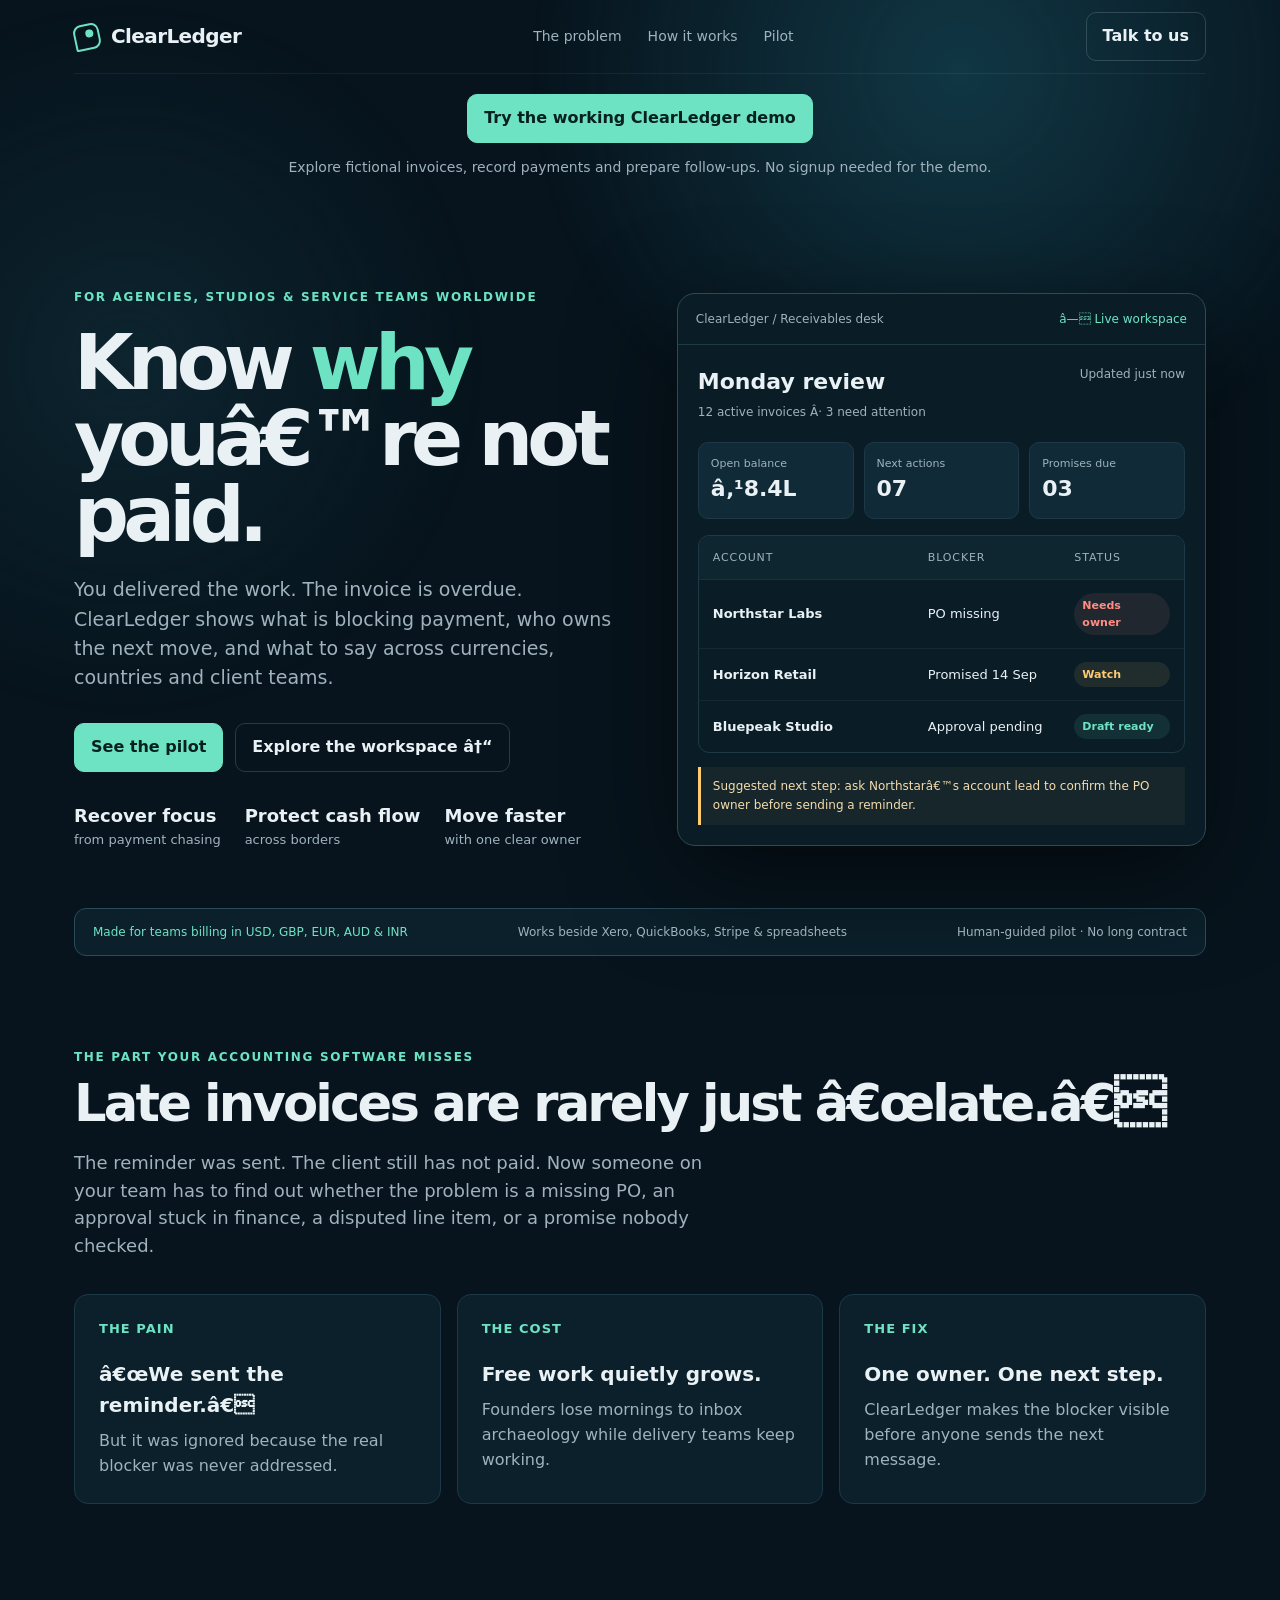
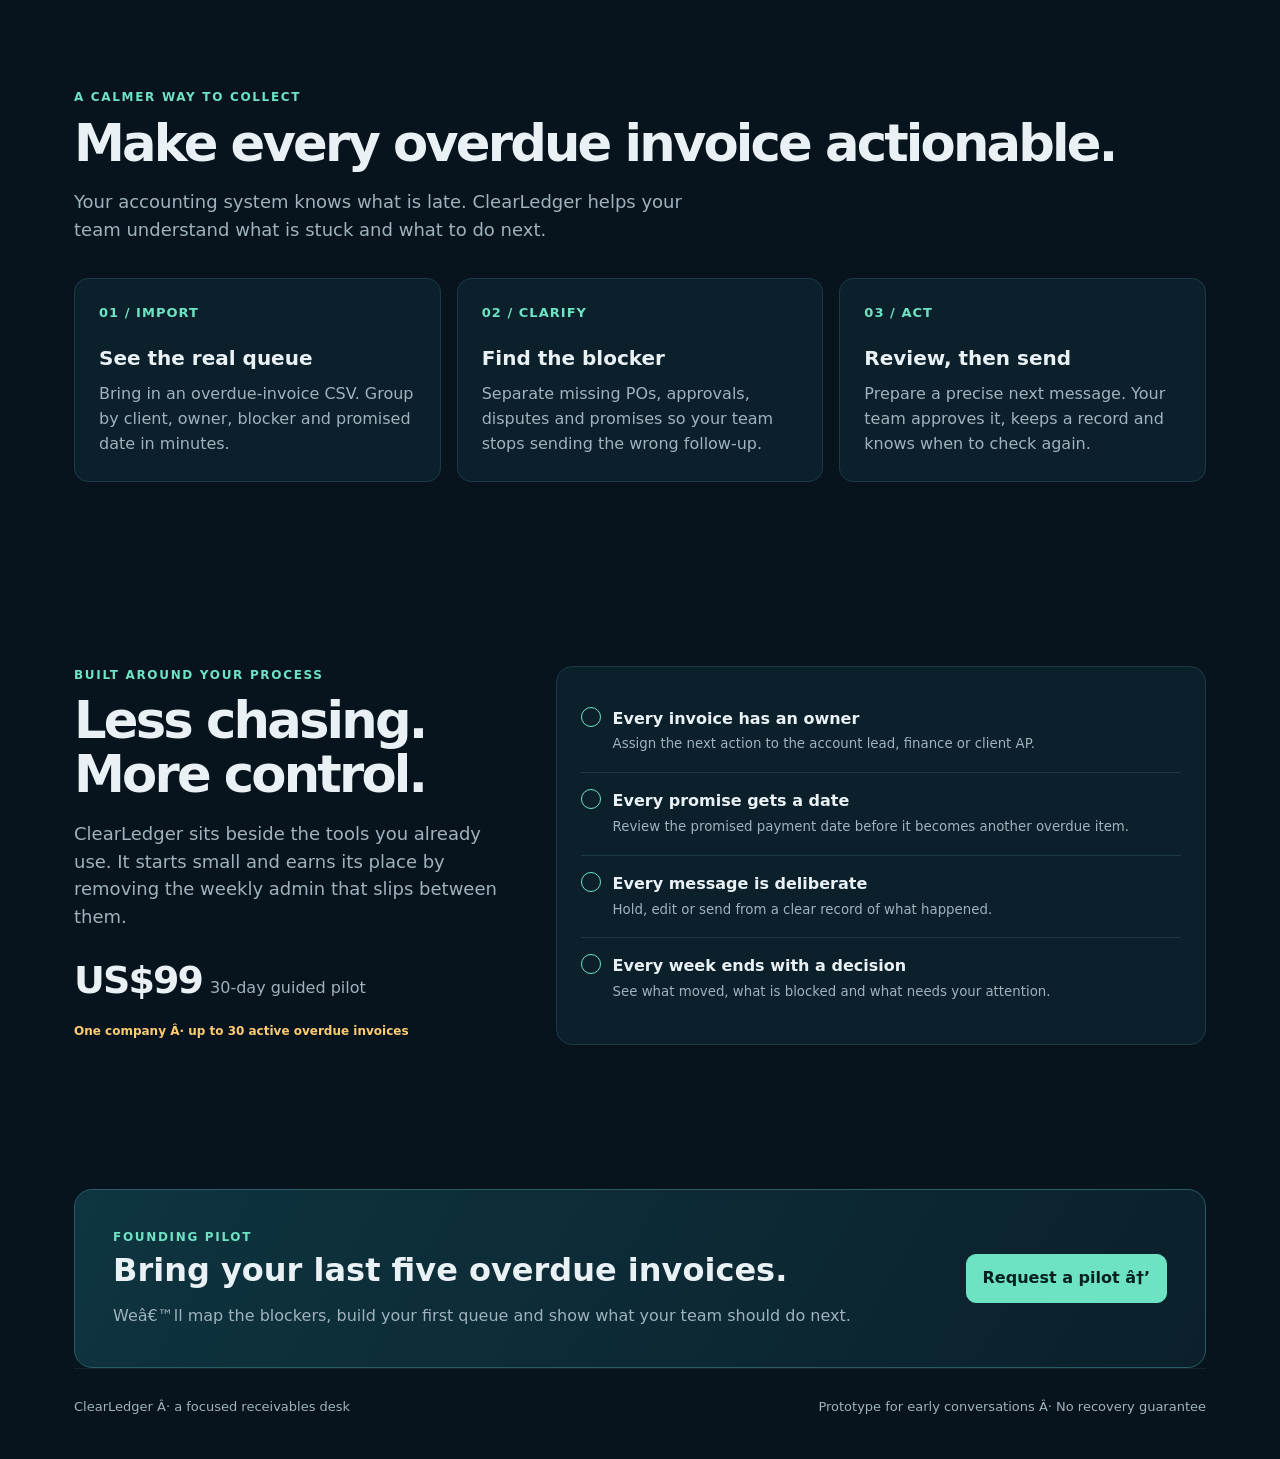
==== index.html @ 50ef0a30 "Add ClearLedger MVP" ====
﻿<!doctype html>
<html lang="en"><head><meta charset="utf-8"><meta name="viewport" content="width=device-width,initial-scale=1"><title>ClearLedger â€” Know why you're not paid</title><meta name="description" content="ClearLedger turns overdue invoices into clear next actions for service businesses.">
<style>
:root{--ink:#e9f1f5;--muted:#9fb2bd;--bg:#07141d;--panel:#0d222d;--line:#1d3946;--aqua:#6de3c4;--gold:#ffcb70;--red:#ff8d83}*{box-sizing:border-box}html{scroll-behavior:smooth}body{margin:0;background:var(--bg);color:var(--ink);font:16px/1.55 Inter,ui-sans-serif,system-ui,sans-serif}body:before{content:"";position:fixed;inset:0;pointer-events:none;background:radial-gradient(circle at 75% 8%,#174a5a 0,transparent 34%),radial-gradient(circle at 10% 40%,#112e39 0,transparent 28%);opacity:.65}a{color:inherit;text-decoration:none}.trustbar{display:flex;justify-content:space-between;gap:16px;padding:14px 18px;margin:18px 0 0;border:1px solid #2a4c59;border-radius:12px;background:#0b202b;color:var(--muted);font-size:12px}.trustbar span:first-child{color:var(--aqua)}.wrap{max-width:1180px;margin:auto;padding:0 24px;position:relative}.nav{height:74px;display:flex;align-items:center;justify-content:space-between;border-bottom:1px solid #ffffff10}.brand{display:flex;gap:11px;align-items:center;font-weight:750;letter-spacing:-.03em;font-size:20px}.mark{width:26px;height:26px;border:2px solid var(--aqua);border-radius:8px 8px 8px 2px;transform:rotate(-12deg);position:relative}.mark:after{content:"";position:absolute;width:8px;height:8px;background:var(--aqua);border-radius:50%;right:4px;top:4px}.links{display:flex;gap:26px;color:var(--muted);font-size:14px}.btn{display:inline-flex;align-items:center;justify-content:center;border:1px solid var(--aqua);border-radius:10px;padding:11px 16px;color:#06201f;background:var(--aqua);font-weight:700;transition:.2s transform,.2s box-shadow}.btn:hover{transform:translateY(-2px);box-shadow:0 12px 30px #6de3c430}.btn.ghost{background:transparent;color:var(--ink);border-color:#ffffff28}.hero{padding:76px 0 40px;display:grid;grid-template-columns:1.02fr .98fr;gap:52px;align-items:center}.eyebrow{color:var(--aqua);font-size:12px;letter-spacing:.14em;text-transform:uppercase;font-weight:800}.hero h1{font-size:clamp(2.7rem,6vw,5.3rem);line-height:.99;letter-spacing:-.075em;margin:18px 0 22px;max-width:660px}.hero h1 em{font-style:normal;color:var(--aqua)}.hero p{font-size:19px;color:var(--muted);max-width:590px}.actions{display:flex;gap:12px;flex-wrap:wrap;margin:30px 0}.proof{display:flex;gap:24px;color:var(--muted);font-size:13px}.proof strong{color:var(--ink);display:block;font-size:18px}.dashboard{background:#0a1d27;border:1px solid #2a4c59;border-radius:18px;box-shadow:0 30px 100px #0008;overflow:hidden;transform:rotate(1deg);animation:float 6s ease-in-out infinite}.topbar{display:flex;justify-content:space-between;padding:16px 18px;border-bottom:1px solid var(--line);color:var(--muted);font-size:12px}.walk{border:1px solid #6de3c455;border-radius:999px;background:#6de3c414;color:var(--aqua);padding:5px 9px;cursor:pointer;font:inherit;font-size:11px}.walk:hover{background:#6de3c424}.live{color:var(--aqua)}.dashbody{padding:20px}.dashhead{display:flex;justify-content:space-between;align-items:flex-start;margin-bottom:18px}.dashhead h3{margin:0;font-size:22px}.dashhead span{color:var(--muted);font-size:12px}.statgrid{display:grid;grid-template-columns:repeat(3,1fr);gap:10px}.stat{background:#102b37;border:1px solid var(--line);border-radius:10px;padding:12px}.stat small{display:block;color:var(--muted);font-size:11px}.stat b{font-size:22px}.queue{margin-top:16px;border:1px solid var(--line);border-radius:11px;overflow:hidden}.row{display:grid;grid-template-columns:1.5fr 1fr .7fr;gap:10px;padding:13px 14px;border-bottom:1px solid #ffffff0d;align-items:center;font-size:13px}.row:last-child{border:0}.row.head{color:var(--muted);font-size:11px;text-transform:uppercase;letter-spacing:.08em;background:#0e2630}.pill{display:inline-flex;border-radius:30px;padding:4px 8px;font-size:11px;font-weight:700}.p-red{background:#ff8d8318;color:var(--red)}.p-gold{background:#ffcb7018;color:var(--gold)}.p-aqua{background:#6de3c418;color:var(--aqua)}.notice{margin-top:14px;border-left:3px solid var(--gold);padding:10px 12px;background:#ffcb700c;color:#f5dcae;font-size:12px}.section{padding:92px 0}.section h2{font-size:clamp(2rem,4vw,3.2rem);line-height:1.05;letter-spacing:-.055em;margin:10px 0 16px}.sectionlead{color:var(--muted);max-width:650px;font-size:18px}.three{display:grid;grid-template-columns:repeat(3,1fr);gap:16px;margin-top:34px}.card{background:#0b202b;border:1px solid var(--line);border-radius:14px;padding:24px;transition:.25s transform,.25s border-color}.card:hover{transform:translateY(-5px);border-color:#6de3c470}.num{color:var(--aqua);font-size:13px;font-weight:800;letter-spacing:.08em}.card h3{margin:20px 0 8px;font-size:20px}.card p{color:var(--muted);margin:0}.split{display:grid;grid-template-columns:.8fr 1.2fr;gap:48px;align-items:start}.darkpanel{background:#0b202b;border:1px solid var(--line);border-radius:16px;padding:24px}.task{display:flex;gap:12px;padding:16px 0;border-bottom:1px solid var(--line)}.task:last-child{border:0}.check{width:20px;height:20px;border:1px solid var(--aqua);border-radius:50%;flex:none}.task strong{display:block}.task small{color:var(--muted)}.price{display:flex;align-items:baseline;gap:8px;margin-top:20px}.price b{font-size:38px;letter-spacing:-.05em}.price span{color:var(--muted)}.cta{margin:44px 0 0;padding:38px;border-radius:18px;background:linear-gradient(120deg,#0e3540,#0b202b);border:1px solid #2b5c66;display:flex;justify-content:space-between;gap:24px;align-items:center}.cta h2{font-size:2rem;margin:0 0 8px}.cta p{color:var(--muted);margin:0}.foot{border-top:1px solid #ffffff10;padding:28px 0 42px;color:var(--muted);font-size:13px;display:flex;justify-content:space-between}.tag{color:var(--gold);font-size:12px;font-weight:700}.reveal{opacity:0;transform:translateY(18px);transition:.7s ease}.reveal.show{opacity:1;transform:none}@keyframes float{0%,100%{transform:rotate(1deg) translateY(0)}50%{transform:rotate(1deg) translateY(-8px)}}@media(max-width:820px){.links{display:none}.hero,.split{grid-template-columns:1fr}.hero{padding-top:48px}.dashboard{transform:none}.three{grid-template-columns:1fr}.cta{display:block}.cta .btn{margin-top:20px}.proof{gap:14px}.row{grid-template-columns:1.4fr 1fr .7fr;font-size:12px}}
</style></head><body><div class="wrap">
<nav class="nav"><a class="brand" href="#"><span class="mark"></span>ClearLedger</a><div class="links"><a href="#pain">The problem</a><a href="#how">How it works</a><a href="#pilot">Pilot</a></div><a class="btn ghost" href="mailto:kartikmarwari700@gmail.com?subject=ClearLedger%20pilot">Talk to us</a></nav>
<main>
<div style="padding:20px 0;text-align:center"><a class="btn" href="app.html">Try the working ClearLedger demo</a><p style="color:#9fb2bd;font-size:14px">Explore fictional invoices, record payments and prepare follow-ups. No signup needed for the demo.</p></div>
<section class="hero"><div class="reveal"><div class="eyebrow">For agencies, studios & service teams worldwide</div><h1>Know <em>why</em> youâ€™re not paid.</h1><p>You delivered the work. The invoice is overdue. ClearLedger shows what is blocking payment, who owns the next move, and what to say across currencies, countries and client teams.</p><div class="actions"><a class="btn" href="#pilot">See the pilot</a><a class="btn ghost" href="#workspace">Explore the workspace â†“</a></div><div class="proof"><div><strong>Recover focus</strong>from payment chasing</div><div><strong>Protect cash flow</strong>across borders</div><div><strong>Move faster</strong>with one clear owner</div></div></div><div class="dashboard reveal" id="workspace"><div class="topbar"><span>ClearLedger / Receivables desk</span><span class="live">â— Live workspace</span></div><div class="dashbody"><div class="dashhead"><div><h3>Monday review</h3><span>12 active invoices Â· 3 need attention</span></div><span>Updated just now</span></div><div class="statgrid"><div class="stat"><small>Open balance</small><b>â‚¹8.4L</b></div><div class="stat"><small>Next actions</small><b>07</b></div><div class="stat"><small>Promises due</small><b>03</b></div></div><div class="queue"><div class="row head"><span>Account</span><span>Blocker</span><span>Status</span></div><div class="row"><strong>Northstar Labs</strong><span>PO missing</span><span class="pill p-red">Needs owner</span></div><div class="row"><strong>Horizon Retail</strong><span>Promised 14 Sep</span><span class="pill p-gold">Watch</span></div><div class="row"><strong>Bluepeak Studio</strong><span>Approval pending</span><span class="pill p-aqua">Draft ready</span></div></div><div class="notice">Suggested next step: ask Northstarâ€™s account lead to confirm the PO owner before sending a reminder.</div></div></div></section>
<section class="trustbar reveal"><span>Made for teams billing in USD, GBP, EUR, AUD & INR</span><span>Works beside Xero, QuickBooks, Stripe & spreadsheets</span><span>Human-guided pilot · No long contract</span></section><section class="section reveal" id="pain"><div class="eyebrow">The part your accounting software misses</div><h2>Late invoices are rarely just â€œlate.â€</h2><p class="sectionlead">The reminder was sent. The client still has not paid. Now someone on your team has to find out whether the problem is a missing PO, an approval stuck in finance, a disputed line item, or a promise nobody checked.</p><div class="three"><article class="card"><div class="num">THE PAIN</div><h3>â€œWe sent the reminder.â€</h3><p>But it was ignored because the real blocker was never addressed.</p></article><article class="card"><div class="num">THE COST</div><h3>Free work quietly grows.</h3><p>Founders lose mornings to inbox archaeology while delivery teams keep working.</p></article><article class="card"><div class="num">THE FIX</div><h3>One owner. One next step.</h3><p>ClearLedger makes the blocker visible before anyone sends the next message.</p></article></div></section>
<section class="section reveal" id="how"><div class="eyebrow">A calmer way to collect</div><h2>Make every overdue invoice actionable.</h2><p class="sectionlead">Your accounting system knows what is late. ClearLedger helps your team understand what is stuck and what to do next.</p><div class="three"><article class="card"><div class="num">01 / IMPORT</div><h3>See the real queue</h3><p>Bring in an overdue-invoice CSV. Group by client, owner, blocker and promised date in minutes.</p></article><article class="card"><div class="num">02 / CLARIFY</div><h3>Find the blocker</h3><p>Separate missing POs, approvals, disputes and promises so your team stops sending the wrong follow-up.</p></article><article class="card"><div class="num">03 / ACT</div><h3>Review, then send</h3><p>Prepare a precise next message. Your team approves it, keeps a record and knows when to check again.</p></article></div></section>
<section class="section split reveal"><div><div class="eyebrow">Built around your process</div><h2>Less chasing. More control.</h2><p class="sectionlead">ClearLedger sits beside the tools you already use. It starts small and earns its place by removing the weekly admin that slips between them.</p><div class="price"><b>US$99</b><span>30-day guided pilot</span></div><p class="tag">One company Â· up to 30 active overdue invoices</p></div><div class="darkpanel"><div class="task"><span class="check"></span><div><strong>Every invoice has an owner</strong><small>Assign the next action to the account lead, finance or client AP.</small></div></div><div class="task"><span class="check"></span><div><strong>Every promise gets a date</strong><small>Review the promised payment date before it becomes another overdue item.</small></div></div><div class="task"><span class="check"></span><div><strong>Every message is deliberate</strong><small>Hold, edit or send from a clear record of what happened.</small></div></div><div class="task"><span class="check"></span><div><strong>Every week ends with a decision</strong><small>See what moved, what is blocked and what needs your attention.</small></div></div></div></section>
<section class="cta reveal" id="pilot"><div><div class="eyebrow">Founding pilot</div><h2>Bring your last five overdue invoices.</h2><p>Weâ€™ll map the blockers, build your first queue and show what your team should do next.</p></div><a class="btn" href="mailto:kartikmarwari700@gmail.com?subject=I%20want%20the%20ClearLedger%20pilot&body=Company%3A%0AInvoices%20per%20month%3A%0ACurrent%20accounting%20tool%3A%0A">Request a pilot â†’</a></section>
</main><footer class="foot"><span>ClearLedger Â· a focused receivables desk</span><span>Prototype for early conversations Â· No recovery guarantee</span></footer></div>
<script>const obs=new IntersectionObserver(es=>es.forEach(e=>{if(e.isIntersecting)e.target.classList.add('show')}),{threshold:.12});document.querySelectorAll('.reveal').forEach(e=>obs.observe(e));</script></body></html>
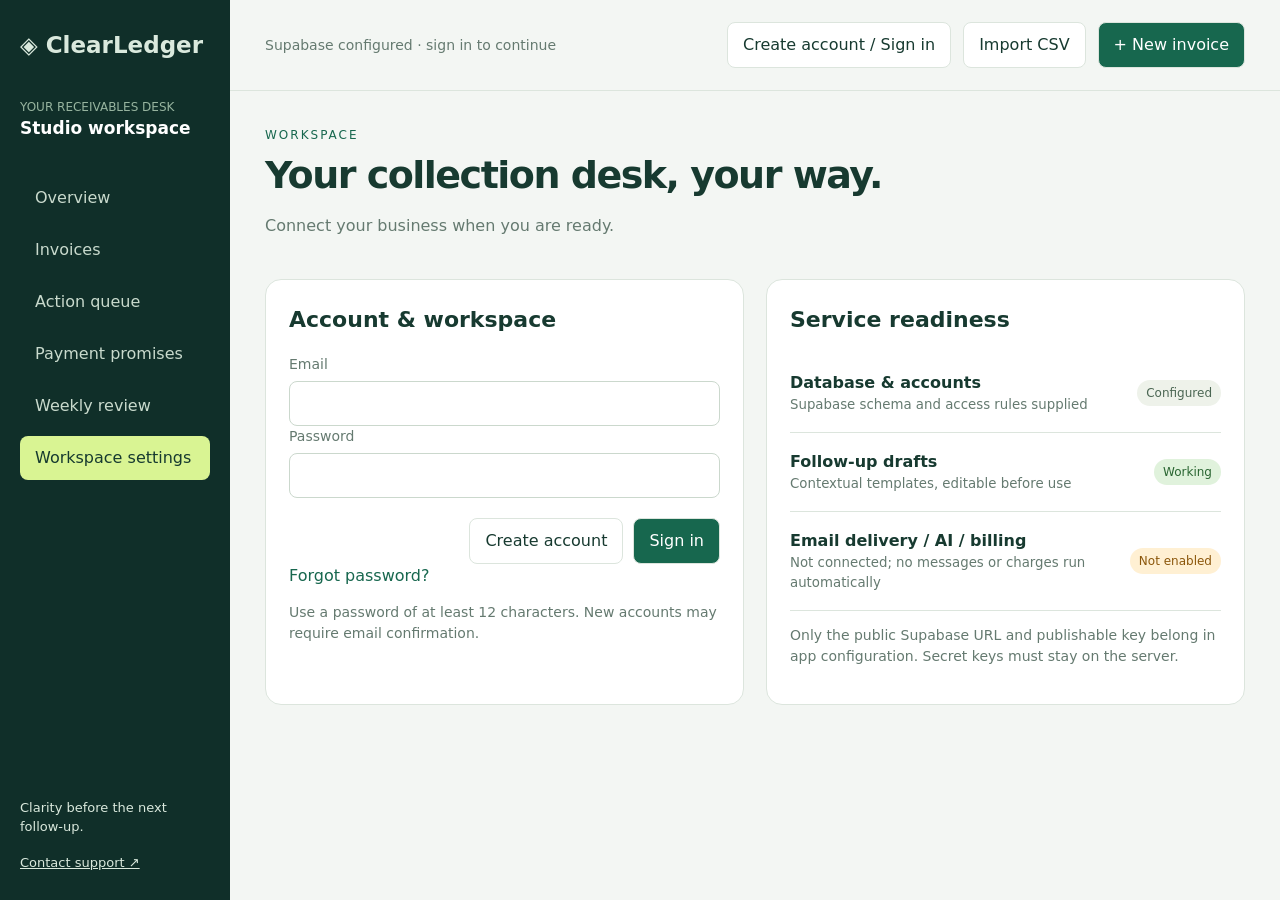
==== commit 951f5658: "Deploy ClearLedger MVP as home page Updated the HTML structure and content for the ClearLedger appli" ====
--- a/index.html
+++ b/index.html
@@ -1,17 +1,5 @@
-﻿<!doctype html>
-<html lang="en"><head><meta charset="utf-8"><meta name="viewport" content="width=device-width,initial-scale=1"><title>ClearLedger â€” Know why you're not paid</title><meta name="description" content="ClearLedger turns overdue invoices into clear next actions for service businesses.">
-<style>
-:root{--ink:#e9f1f5;--muted:#9fb2bd;--bg:#07141d;--panel:#0d222d;--line:#1d3946;--aqua:#6de3c4;--gold:#ffcb70;--red:#ff8d83}*{box-sizing:border-box}html{scroll-behavior:smooth}body{margin:0;background:var(--bg);color:var(--ink);font:16px/1.55 Inter,ui-sans-serif,system-ui,sans-serif}body:before{content:"";position:fixed;inset:0;pointer-events:none;background:radial-gradient(circle at 75% 8%,#174a5a 0,transparent 34%),radial-gradient(circle at 10% 40%,#112e39 0,transparent 28%);opacity:.65}a{color:inherit;text-decoration:none}.trustbar{display:flex;justify-content:space-between;gap:16px;padding:14px 18px;margin:18px 0 0;border:1px solid #2a4c59;border-radius:12px;background:#0b202b;color:var(--muted);font-size:12px}.trustbar span:first-child{color:var(--aqua)}.wrap{max-width:1180px;margin:auto;padding:0 24px;position:relative}.nav{height:74px;display:flex;align-items:center;justify-content:space-between;border-bottom:1px solid #ffffff10}.brand{display:flex;gap:11px;align-items:center;font-weight:750;letter-spacing:-.03em;font-size:20px}.mark{width:26px;height:26px;border:2px solid var(--aqua);border-radius:8px 8px 8px 2px;transform:rotate(-12deg);position:relative}.mark:after{content:"";position:absolute;width:8px;height:8px;background:var(--aqua);border-radius:50%;right:4px;top:4px}.links{display:flex;gap:26px;color:var(--muted);font-size:14px}.btn{display:inline-flex;align-items:center;justify-content:center;border:1px solid var(--aqua);border-radius:10px;padding:11px 16px;color:#06201f;background:var(--aqua);font-weight:700;transition:.2s transform,.2s box-shadow}.btn:hover{transform:translateY(-2px);box-shadow:0 12px 30px #6de3c430}.btn.ghost{background:transparent;color:var(--ink);border-color:#ffffff28}.hero{padding:76px 0 40px;display:grid;grid-template-columns:1.02fr .98fr;gap:52px;align-items:center}.eyebrow{color:var(--aqua);font-size:12px;letter-spacing:.14em;text-transform:uppercase;font-weight:800}.hero h1{font-size:clamp(2.7rem,6vw,5.3rem);line-height:.99;letter-spacing:-.075em;margin:18px 0 22px;max-width:660px}.hero h1 em{font-style:normal;color:var(--aqua)}.hero p{font-size:19px;color:var(--muted);max-width:590px}.actions{display:flex;gap:12px;flex-wrap:wrap;margin:30px 0}.proof{display:flex;gap:24px;color:var(--muted);font-size:13px}.proof strong{color:var(--ink);display:block;font-size:18px}.dashboard{background:#0a1d27;border:1px solid #2a4c59;border-radius:18px;box-shadow:0 30px 100px #0008;overflow:hidden;transform:rotate(1deg);animation:float 6s ease-in-out infinite}.topbar{display:flex;justify-content:space-between;padding:16px 18px;border-bottom:1px solid var(--line);color:var(--muted);font-size:12px}.walk{border:1px solid #6de3c455;border-radius:999px;background:#6de3c414;color:var(--aqua);padding:5px 9px;cursor:pointer;font:inherit;font-size:11px}.walk:hover{background:#6de3c424}.live{color:var(--aqua)}.dashbody{padding:20px}.dashhead{display:flex;justify-content:space-between;align-items:flex-start;margin-bottom:18px}.dashhead h3{margin:0;font-size:22px}.dashhead span{color:var(--muted);font-size:12px}.statgrid{display:grid;grid-template-columns:repeat(3,1fr);gap:10px}.stat{background:#102b37;border:1px solid var(--line);border-radius:10px;padding:12px}.stat small{display:block;color:var(--muted);font-size:11px}.stat b{font-size:22px}.queue{margin-top:16px;border:1px solid var(--line);border-radius:11px;overflow:hidden}.row{display:grid;grid-template-columns:1.5fr 1fr .7fr;gap:10px;padding:13px 14px;border-bottom:1px solid #ffffff0d;align-items:center;font-size:13px}.row:last-child{border:0}.row.head{color:var(--muted);font-size:11px;text-transform:uppercase;letter-spacing:.08em;background:#0e2630}.pill{display:inline-flex;border-radius:30px;padding:4px 8px;font-size:11px;font-weight:700}.p-red{background:#ff8d8318;color:var(--red)}.p-gold{background:#ffcb7018;color:var(--gold)}.p-aqua{background:#6de3c418;color:var(--aqua)}.notice{margin-top:14px;border-left:3px solid var(--gold);padding:10px 12px;background:#ffcb700c;color:#f5dcae;font-size:12px}.section{padding:92px 0}.section h2{font-size:clamp(2rem,4vw,3.2rem);line-height:1.05;letter-spacing:-.055em;margin:10px 0 16px}.sectionlead{color:var(--muted);max-width:650px;font-size:18px}.three{display:grid;grid-template-columns:repeat(3,1fr);gap:16px;margin-top:34px}.card{background:#0b202b;border:1px solid var(--line);border-radius:14px;padding:24px;transition:.25s transform,.25s border-color}.card:hover{transform:translateY(-5px);border-color:#6de3c470}.num{color:var(--aqua);font-size:13px;font-weight:800;letter-spacing:.08em}.card h3{margin:20px 0 8px;font-size:20px}.card p{color:var(--muted);margin:0}.split{display:grid;grid-template-columns:.8fr 1.2fr;gap:48px;align-items:start}.darkpanel{background:#0b202b;border:1px solid var(--line);border-radius:16px;padding:24px}.task{display:flex;gap:12px;padding:16px 0;border-bottom:1px solid var(--line)}.task:last-child{border:0}.check{width:20px;height:20px;border:1px solid var(--aqua);border-radius:50%;flex:none}.task strong{display:block}.task small{color:var(--muted)}.price{display:flex;align-items:baseline;gap:8px;margin-top:20px}.price b{font-size:38px;letter-spacing:-.05em}.price span{color:var(--muted)}.cta{margin:44px 0 0;padding:38px;border-radius:18px;background:linear-gradient(120deg,#0e3540,#0b202b);border:1px solid #2b5c66;display:flex;justify-content:space-between;gap:24px;align-items:center}.cta h2{font-size:2rem;margin:0 0 8px}.cta p{color:var(--muted);margin:0}.foot{border-top:1px solid #ffffff10;padding:28px 0 42px;color:var(--muted);font-size:13px;display:flex;justify-content:space-between}.tag{color:var(--gold);font-size:12px;font-weight:700}.reveal{opacity:0;transform:translateY(18px);transition:.7s ease}.reveal.show{opacity:1;transform:none}@keyframes float{0%,100%{transform:rotate(1deg) translateY(0)}50%{transform:rotate(1deg) translateY(-8px)}}@media(max-width:820px){.links{display:none}.hero,.split{grid-template-columns:1fr}.hero{padding-top:48px}.dashboard{transform:none}.three{grid-template-columns:1fr}.cta{display:block}.cta .btn{margin-top:20px}.proof{gap:14px}.row{grid-template-columns:1.4fr 1fr .7fr;font-size:12px}}
-</style></head><body><div class="wrap">
-<nav class="nav"><a class="brand" href="#"><span class="mark"></span>ClearLedger</a><div class="links"><a href="#pain">The problem</a><a href="#how">How it works</a><a href="#pilot">Pilot</a></div><a class="btn ghost" href="mailto:kartikmarwari700@gmail.com?subject=ClearLedger%20pilot">Talk to us</a></nav>
-<main>
-<div style="padding:20px 0;text-align:center"><a class="btn" href="app.html">Try the working ClearLedger demo</a><p style="color:#9fb2bd;font-size:14px">Explore fictional invoices, record payments and prepare follow-ups. No signup needed for the demo.</p></div>
-<section class="hero"><div class="reveal"><div class="eyebrow">For agencies, studios & service teams worldwide</div><h1>Know <em>why</em> youâ€™re not paid.</h1><p>You delivered the work. The invoice is overdue. ClearLedger shows what is blocking payment, who owns the next move, and what to say across currencies, countries and client teams.</p><div class="actions"><a class="btn" href="#pilot">See the pilot</a><a class="btn ghost" href="#workspace">Explore the workspace â†“</a></div><div class="proof"><div><strong>Recover focus</strong>from payment chasing</div><div><strong>Protect cash flow</strong>across borders</div><div><strong>Move faster</strong>with one clear owner</div></div></div><div class="dashboard reveal" id="workspace"><div class="topbar"><span>ClearLedger / Receivables desk</span><span class="live">â— Live workspace</span></div><div class="dashbody"><div class="dashhead"><div><h3>Monday review</h3><span>12 active invoices Â· 3 need attention</span></div><span>Updated just now</span></div><div class="statgrid"><div class="stat"><small>Open balance</small><b>â‚¹8.4L</b></div><div class="stat"><small>Next actions</small><b>07</b></div><div class="stat"><small>Promises due</small><b>03</b></div></div><div class="queue"><div class="row head"><span>Account</span><span>Blocker</span><span>Status</span></div><div class="row"><strong>Northstar Labs</strong><span>PO missing</span><span class="pill p-red">Needs owner</span></div><div class="row"><strong>Horizon Retail</strong><span>Promised 14 Sep</span><span class="pill p-gold">Watch</span></div><div class="row"><strong>Bluepeak Studio</strong><span>Approval pending</span><span class="pill p-aqua">Draft ready</span></div></div><div class="notice">Suggested next step: ask Northstarâ€™s account lead to confirm the PO owner before sending a reminder.</div></div></div></section>
-<section class="trustbar reveal"><span>Made for teams billing in USD, GBP, EUR, AUD & INR</span><span>Works beside Xero, QuickBooks, Stripe & spreadsheets</span><span>Human-guided pilot · No long contract</span></section><section class="section reveal" id="pain"><div class="eyebrow">The part your accounting software misses</div><h2>Late invoices are rarely just â€œlate.â€</h2><p class="sectionlead">The reminder was sent. The client still has not paid. Now someone on your team has to find out whether the problem is a missing PO, an approval stuck in finance, a disputed line item, or a promise nobody checked.</p><div class="three"><article class="card"><div class="num">THE PAIN</div><h3>â€œWe sent the reminder.â€</h3><p>But it was ignored because the real blocker was never addressed.</p></article><article class="card"><div class="num">THE COST</div><h3>Free work quietly grows.</h3><p>Founders lose mornings to inbox archaeology while delivery teams keep working.</p></article><article class="card"><div class="num">THE FIX</div><h3>One owner. One next step.</h3><p>ClearLedger makes the blocker visible before anyone sends the next message.</p></article></div></section>
-<section class="section reveal" id="how"><div class="eyebrow">A calmer way to collect</div><h2>Make every overdue invoice actionable.</h2><p class="sectionlead">Your accounting system knows what is late. ClearLedger helps your team understand what is stuck and what to do next.</p><div class="three"><article class="card"><div class="num">01 / IMPORT</div><h3>See the real queue</h3><p>Bring in an overdue-invoice CSV. Group by client, owner, blocker and promised date in minutes.</p></article><article class="card"><div class="num">02 / CLARIFY</div><h3>Find the blocker</h3><p>Separate missing POs, approvals, disputes and promises so your team stops sending the wrong follow-up.</p></article><article class="card"><div class="num">03 / ACT</div><h3>Review, then send</h3><p>Prepare a precise next message. Your team approves it, keeps a record and knows when to check again.</p></article></div></section>
-<section class="section split reveal"><div><div class="eyebrow">Built around your process</div><h2>Less chasing. More control.</h2><p class="sectionlead">ClearLedger sits beside the tools you already use. It starts small and earns its place by removing the weekly admin that slips between them.</p><div class="price"><b>US$99</b><span>30-day guided pilot</span></div><p class="tag">One company Â· up to 30 active overdue invoices</p></div><div class="darkpanel"><div class="task"><span class="check"></span><div><strong>Every invoice has an owner</strong><small>Assign the next action to the account lead, finance or client AP.</small></div></div><div class="task"><span class="check"></span><div><strong>Every promise gets a date</strong><small>Review the promised payment date before it becomes another overdue item.</small></div></div><div class="task"><span class="check"></span><div><strong>Every message is deliberate</strong><small>Hold, edit or send from a clear record of what happened.</small></div></div><div class="task"><span class="check"></span><div><strong>Every week ends with a decision</strong><small>See what moved, what is blocked and what needs your attention.</small></div></div></div></section>
-<section class="cta reveal" id="pilot"><div><div class="eyebrow">Founding pilot</div><h2>Bring your last five overdue invoices.</h2><p>Weâ€™ll map the blockers, build your first queue and show what your team should do next.</p></div><a class="btn" href="mailto:kartikmarwari700@gmail.com?subject=I%20want%20the%20ClearLedger%20pilot&body=Company%3A%0AInvoices%20per%20month%3A%0ACurrent%20accounting%20tool%3A%0A">Request a pilot â†’</a></section>
-</main><footer class="foot"><span>ClearLedger Â· a focused receivables desk</span><span>Prototype for early conversations Â· No recovery guarantee</span></footer></div>
-<script>const obs=new IntersectionObserver(es=>es.forEach(e=>{if(e.isIntersecting)e.target.classList.add('show')}),{threshold:.12});document.querySelectorAll('.reveal').forEach(e=>obs.observe(e));</script></body></html>
-
-
+<!doctype html>
+<html lang="en"><head><meta charset="utf-8"><meta name="viewport" content="width=device-width,initial-scale=1"><title>ClearLedger | Collection workspace</title><meta name="description" content="Turn overdue invoices into a clear action queue with owners, blockers, payment promises, and follow-up drafts."><link rel="stylesheet" href="app.css"></head><body>
+<aside><a class="brand" href="index.html">&#9672; ClearLedger</a><div class="workspace">YOUR RECEIVABLES DESK<br><strong id="company">Studio workspace</strong></div><nav id="nav"><button data-view="overview">Overview</button><button data-view="invoices">Invoices</button><button data-view="actions">Action queue</button><button data-view="promises">Payment promises</button><button data-view="reports">Weekly review</button><button data-view="settings">Workspace settings</button></nav><div class="sidebar-bottom">Clarity before the next follow-up.<br><a href="mailto:kartikmarwari700@gmail.com">Contact support &#8599;</a></div></aside>
+<main><header><span id="mode">Demo &middot; sample data on this device</span><button id="account">Create account / Sign in</button><button id="import">Import CSV</button><button class="primary" id="add">+ New invoice</button></header><div id="page"></div></main>
+<dialog id="modal"><div id="modal-content"></div></dialog><div id="toast" role="status" aria-live="polite"></div><script src="config.js"></script><script src="core.js"></script><script src="app.js"></script></body></html>
--- a/app.css
+++ b/app.css
@@ -0,0 +1,3 @@
+:root{--ink:#173a30;--muted:#657a70;--line:#dce5dd;--green:#17674e}*{box-sizing:border-box}body{margin:0;background:#f3f6f3;color:var(--ink);font:16px/1.5 system-ui,sans-serif}button,input,select,textarea{font:inherit}button{cursor:pointer;border:1px solid var(--line);border-radius:8px;background:white;padding:10px 15px;color:var(--ink)}button:hover{background:#e0ecd9}button:disabled{opacity:.5}.primary{background:var(--green);color:white}a{color:inherit}aside{position:fixed;inset:0 auto 0 0;width:230px;background:#102f29;color:#dae9dd;padding:28px 20px;display:flex;flex-direction:column}.brand{font-size:23px;font-weight:700;text-decoration:none}.workspace{padding:35px 0;font-size:12px;color:#97b49f}.workspace strong{font-size:17px;color:white}nav{display:grid;gap:8px}nav button{text-align:left;background:transparent;border:0;color:#c9dacd}nav button.active{background:#d9f493;color:#173a30}.sidebar-bottom{margin-top:auto;font-size:13px}.sidebar-bottom a{display:block;margin-top:16px}main{margin-left:230px}header{display:flex;gap:12px;align-items:center;padding:22px 35px;border-bottom:1px solid var(--line)}header span{margin-right:auto;font-size:14px;color:var(--muted)}#page{padding:35px;max-width:1600px;margin:auto}h1{font-size:38px;line-height:1.15;letter-spacing:-1.5px;margin:10px 0}h2{font-size:22px;margin:0 0 18px}h3{font-size:17px;margin:0 0 10px}p{color:var(--muted)}.eyebrow{font-size:12px;letter-spacing:2px;color:var(--green)}.title{display:flex;justify-content:space-between;align-items:center;gap:15px;margin-bottom:25px}.cards{display:grid;grid-template-columns:repeat(4,1fr);gap:16px;margin:25px 0}.card,.panel{background:white;border:1px solid var(--line);border-radius:16px;padding:23px}.card small{font-size:14px;color:var(--muted)}.card strong{display:block;font-size:29px;margin:10px 0}.card:first-child{background:#173d31;color:white}.card:first-child small{color:#cbdccb}.grid{display:grid;grid-template-columns:1.6fr 1fr;gap:22px}.panel{margin-bottom:22px}.row{display:flex;justify-content:space-between;align-items:center;gap:20px;border-bottom:1px solid var(--line);padding:17px 0}.row:last-child{border:0}.row small{display:block;color:var(--muted)}.pill{display:inline-block;font-size:12px;background:#eef2ea;color:#4b6653;padding:4px 9px;border-radius:20px;white-space:nowrap}.warn{background:#fff0d3;color:#8b560a}.danger{background:#ffe7e2;color:#a34431}.good{background:#e0f2dc;color:#296531}
+.toolbar{display:flex;gap:10px;flex-wrap:wrap;margin:20px 0}input,select,textarea{padding:11px;border:1px solid #cbd8cd;border-radius:8px;background:white;color:var(--ink);max-width:100%}textarea{width:100%;min-height:130px;resize:vertical}.toolbar input{flex:1;min-width:180px}.table-wrap{overflow:auto;background:white;border:1px solid var(--line);border-radius:14px}table{border-collapse:collapse;width:100%;font-size:14px}th{text-align:left;font-weight:500;color:var(--muted);background:#f8faf6}td,th{padding:16px;border-bottom:1px solid var(--line)}td strong{display:block}td small{color:var(--muted)}td button{padding:6px 10px}tbody tr:hover{background:#f7faf4}.empty{text-align:center;padding:45px 20px}.subtle{font-size:14px;color:var(--muted)}dialog{border:0;border-radius:20px;padding:28px;max-width:760px;width:calc(100% - 32px);max-height:90vh;color:var(--ink);box-shadow:0 30px 90px #102f2940}dialog::backdrop{background:#10251fbb;backdrop-filter:blur(4px)}.dialog-head{display:flex;justify-content:space-between;align-items:center;gap:20px}.fields{display:grid;grid-template-columns:1fr 1fr;gap:16px;margin:20px 0}label{display:grid;gap:6px;font-size:14px;color:var(--muted)}label input,label select{width:100%}.wide{grid-column:1/-1}.form-actions{display:flex;gap:10px;justify-content:flex-end;margin-top:20px}.callout{background:#edf4e5;border-left:3px solid #83a552;padding:15px;font-size:14px;margin:18px 0}.error{color:#a34431;background:#fff0ec;padding:12px;border-radius:8px}.bar{height:8px;background:#e7ede3;border-radius:20px;margin:10px 0 18px;overflow:hidden}.bar span{display:block;height:100%;background:#468569}.history{border-left:2px solid #dce6d8;padding-left:18px;margin-top:24px}.history p{font-size:14px;margin-bottom:16px}.history small{display:block}#toast{position:fixed;bottom:24px;left:50%;transform:translateX(-50%);background:#173d31;color:white;border-radius:12px;padding:14px 24px;display:none;z-index:5;max-width:90vw}.settings-grid{display:grid;grid-template-columns:1fr 1fr;gap:22px}pre{white-space:pre-wrap;font:14px/1.6 system-ui}button.link{border:0;background:none;padding:0;color:var(--green);text-align:left}.progress{display:flex;gap:8px;flex-wrap:wrap;margin:20px 0}.progress span{background:#e4eddf;padding:8px 13px;border-radius:20px;font-size:13px}
+@media(max-width:1050px){.cards{grid-template-columns:1fr 1fr}.grid,.settings-grid{grid-template-columns:1fr}#page{padding:25px}}@media(max-width:700px){aside{position:static;width:auto;padding:20px}.workspace,.sidebar-bottom{display:none}nav{display:flex;overflow:auto;margin-top:15px}nav button{white-space:nowrap;font-size:14px}main{margin:0}header{flex-wrap:wrap;padding:15px}header span{width:100%}#page{padding:25px 15px}.fields{grid-template-columns:1fr}.wide{grid-column:auto}.title{align-items:flex-start;flex-direction:column}.card{padding:15px}.card strong{font-size:24px}.brand{font-size:22px}}@media(prefers-reduced-motion:no-preference){#page{animation:enter .3s ease}button{transition:background .2s,transform .2s}button:hover{transform:translateY(-1px)}@keyframes enter{from{opacity:.5;transform:translateY(5px)}to{opacity:1;transform:none}}}
